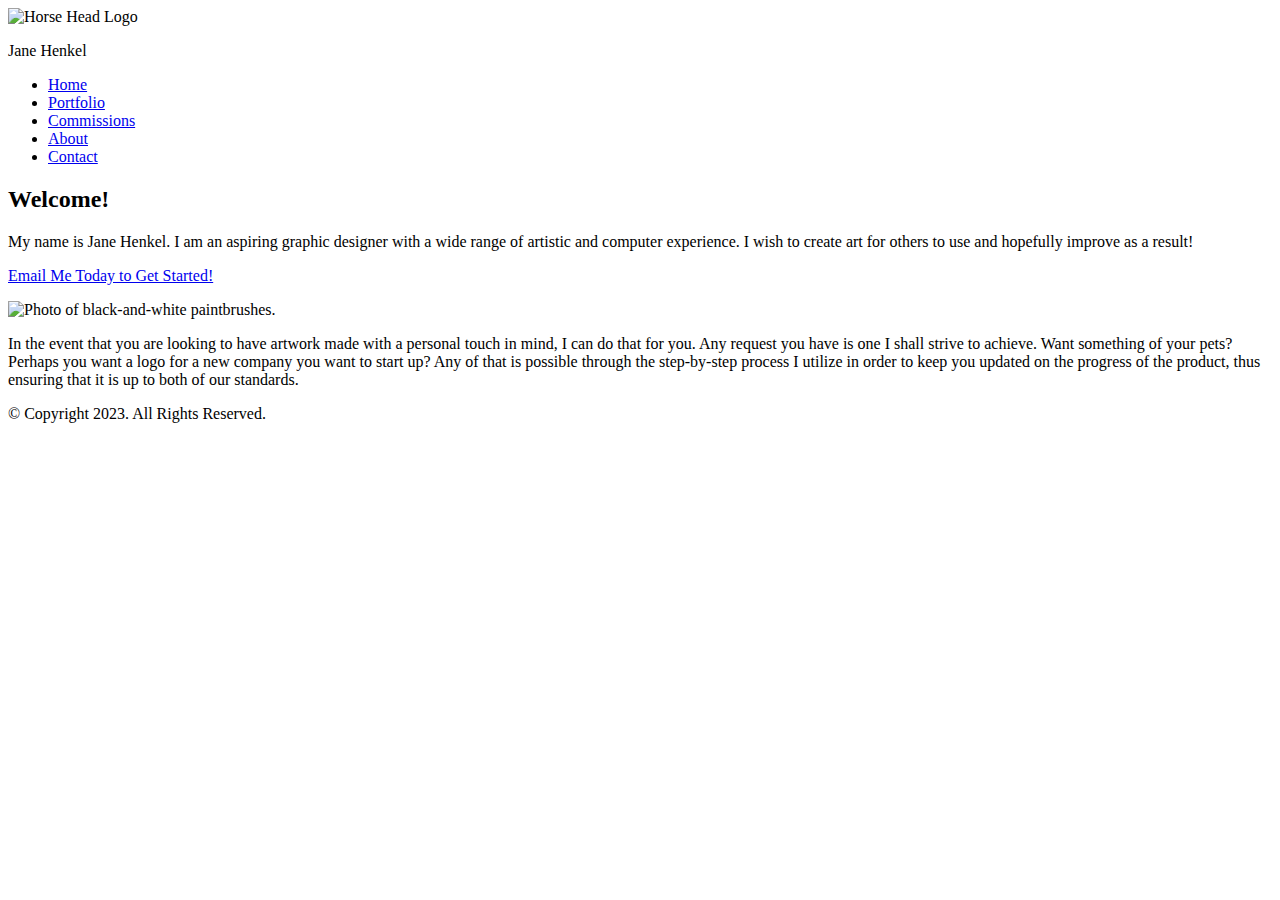
==== index.html @ db4649a8 "Add files via upload" ====
<!DOCTYPE html>
<html lang="en">
<head>
	<link rel="stylesheet" href="css/finalstylesheet.css">
	<title>Jane Henkel</title>
	<meta charset="utf-8">
	<meta name="viewport" content="width=device-width, initial-scale=1">
</head>
<body>

	<div id="container">

	<header>
		<img src="images/logo.png" alt="Horse Head Logo">
		<p>Jane Henkel</p>
	</header>

	<nav>
		<ul>
			<li><a href="index.html">Home</a></li>
			<li><a href="portfolio.html">Portfolio</a></li>
			<li><a href="commissions.html">Commissions</a></li>
			<li><a href="about.html">About</a></li>
			<li><a href="contact.html">Contact</a></li>
		</ul>
	</nav>

	<main>
	
		<h2>Welcome!</h2>
		<p>My name is Jane Henkel. I am an aspiring graphic designer with a wide range of artistic and computer experience. I wish to create art for others to use and hopefully improve as a result!</p>
		
		<div id="mobile">
			<p><a href="mailto:callowaywash@gmail.com">Email Me Today to Get Started!</a></p>
		</div> <!-- Closes mobile -->
		
		<div id="desktop">
			<img class="home" src="images/design2.jpg" alt="Photo of black-and-white paintbrushes.">
			<p>In the event that you are looking to have artwork made with a personal touch in mind, I can do that for you. Any request you have is one I shall strive to achieve. Want something of your pets? Perhaps you want a logo for a new company you want to start up? Any of that is possible through the step-by-step process I utilize in order to keep you updated on the progress of the product, thus ensuring that it is up to both of our standards.</p>
		</div> <!-- Closes desktop --> 
		
	</main>

	<footer> 
		&copy; Copyright 2023. All Rights Reserved.
	</footer> 
	
	</div>

</body>
</html>
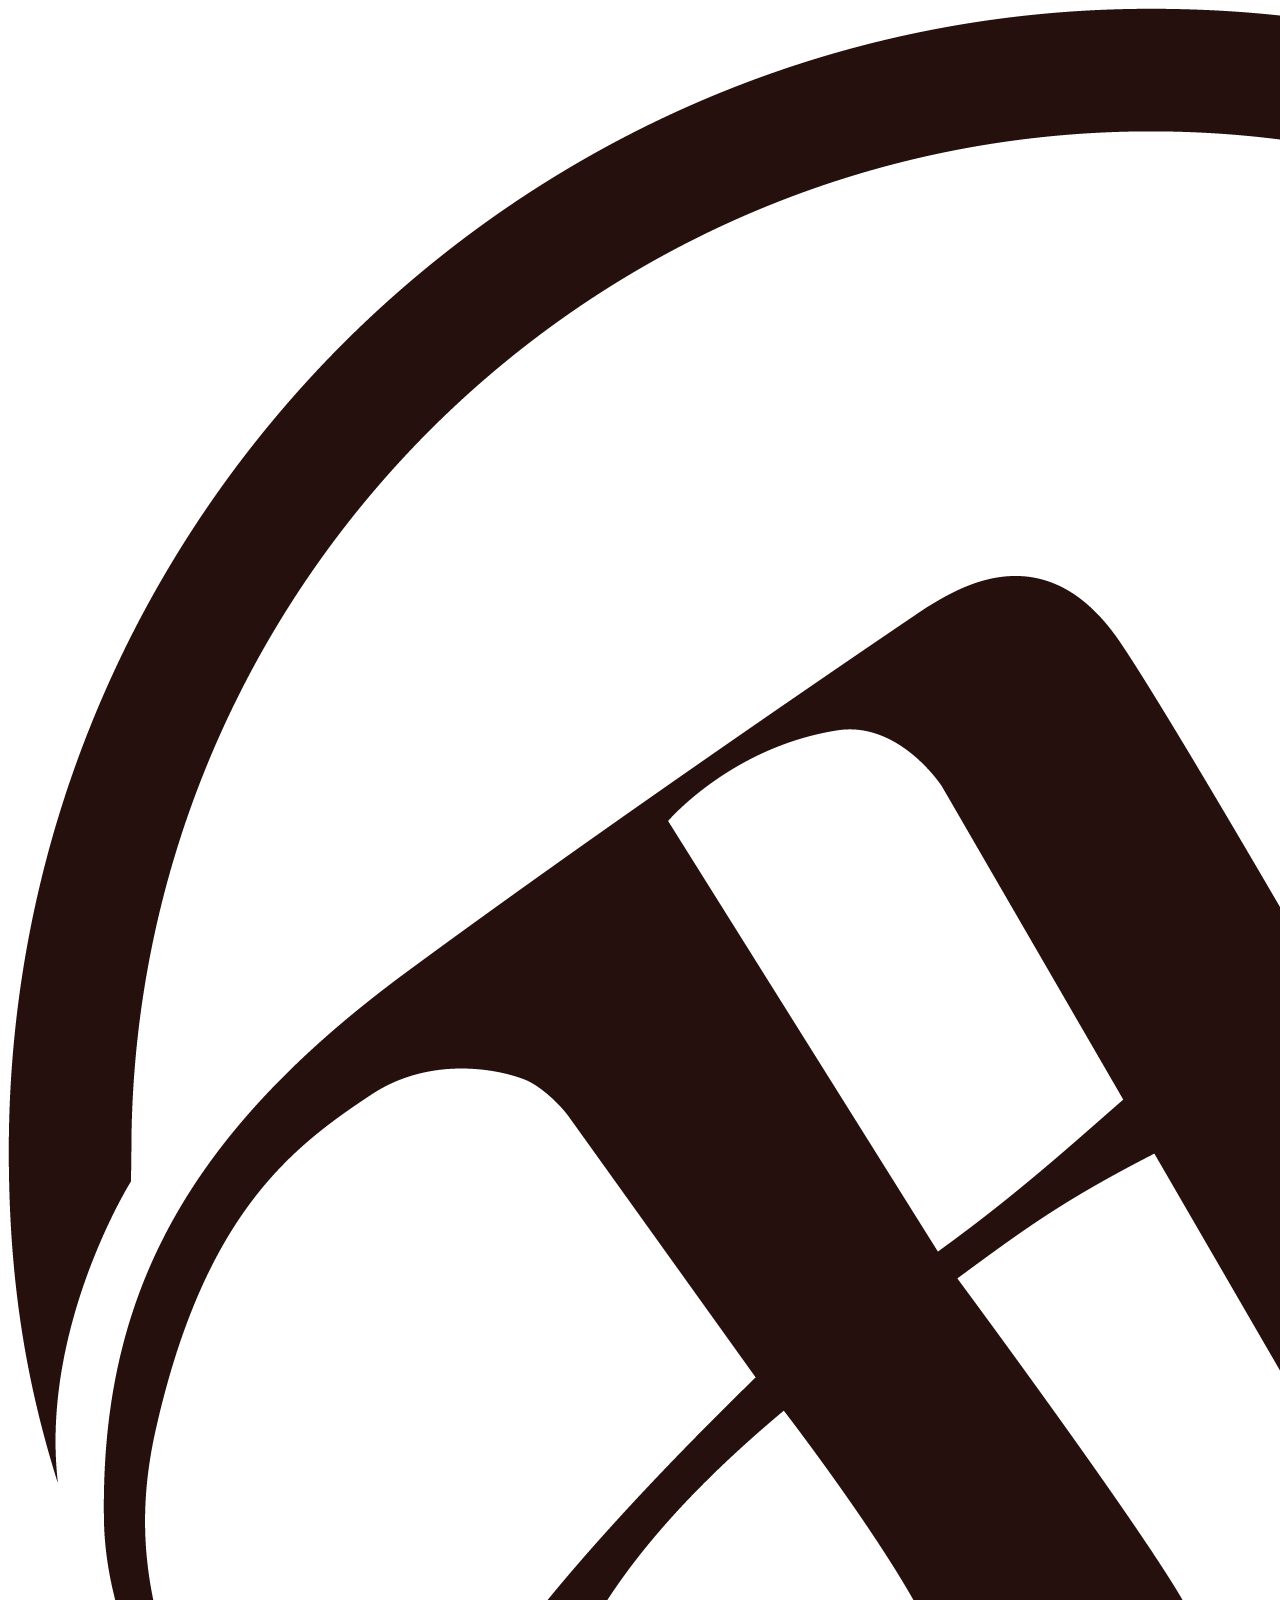
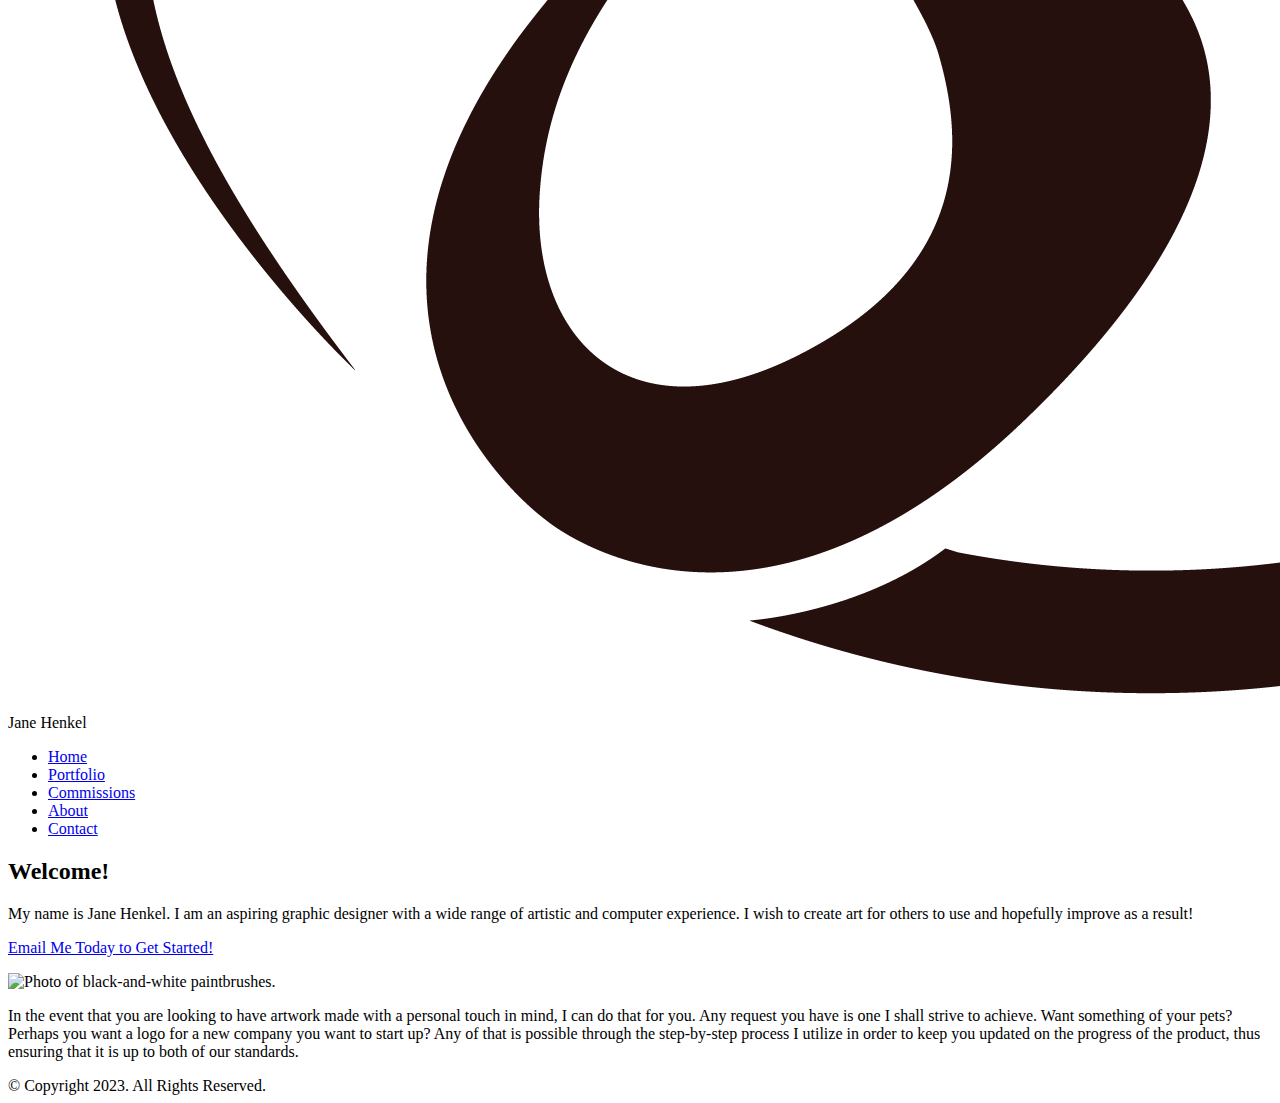
==== commit d1bbed23: "Update index.html" ====
--- a/index.html
+++ b/index.html
@@ -11,7 +11,7 @@
 	<div id="container">
 
 	<header>
-		<img src="images/logo.png" alt="Horse Head Logo">
+		<img src="images/Henkel_LogoDark.png" alt="Logo">
 		<p>Jane Henkel</p>
 	</header>
 
@@ -48,4 +48,4 @@
 	</div>
 
 </body>
-</html>+</html>
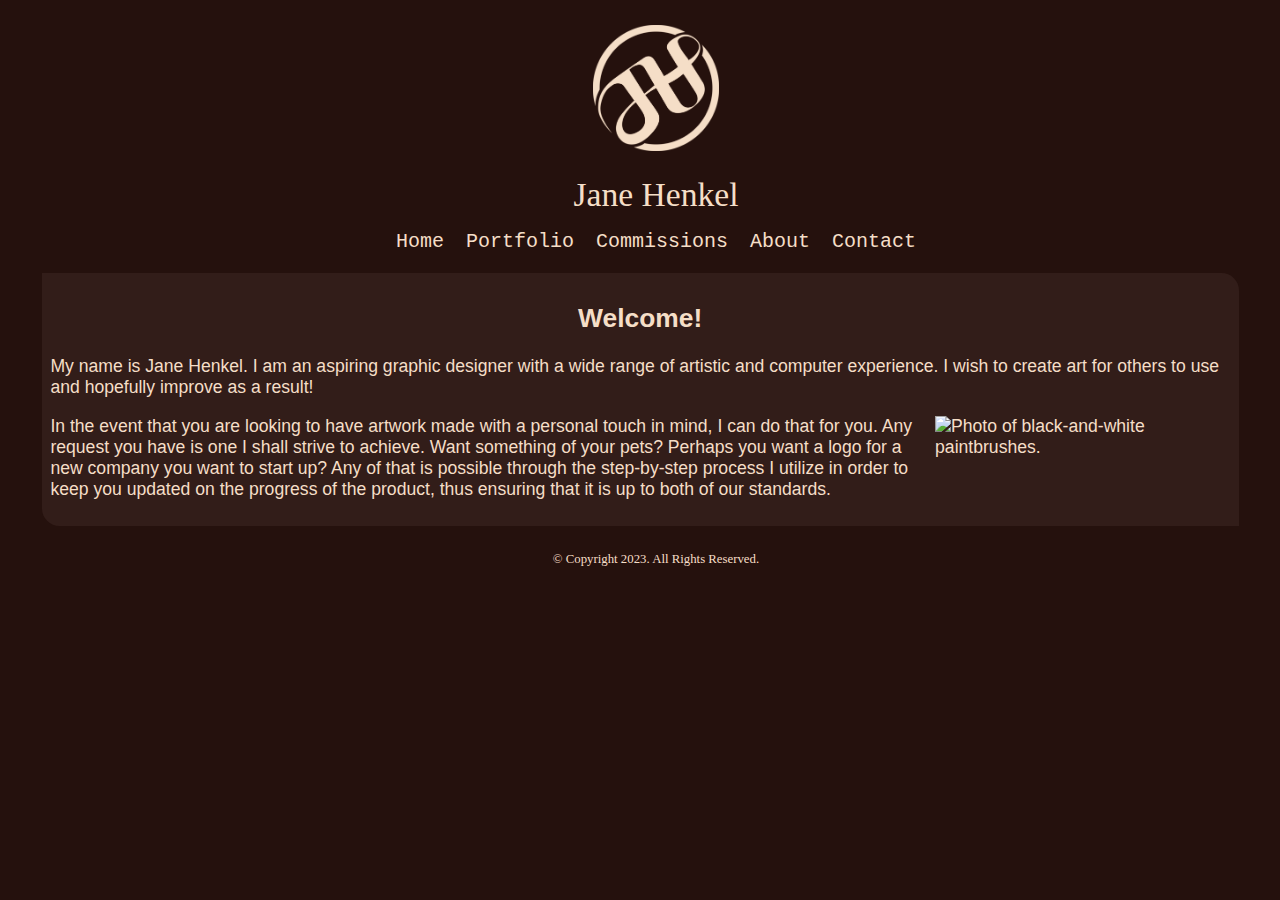
==== commit 6bc74a86: "Update index.html" ====
--- a/index.html
+++ b/index.html
@@ -11,7 +11,7 @@
 	<div id="container">
 
 	<header>
-		<img src="images/Henkel_LogoDark.png" alt="Logo">
+		<img src="images/Henkel_LogoLight.png" alt="Logo">
 		<p>Jane Henkel</p>
 	</header>
 
--- a/css/finalstylesheet.css
+++ b/css/finalstylesheet.css
@@ -0,0 +1,235 @@
+body {
+	background-color: #25110d;
+} 
+
+img { 
+	max-width: 100%;
+} 
+
+/* Styles for Mobile */ 
+
+header {
+	font-family: Garamond, serif;
+	font-size: 2.1em;
+	text-align: center;
+	color: #f5dec7;
+} 
+
+header img {
+	max-width: 50%;
+} 
+
+nav { 
+	font-family: Courier, Monospace, sans-serif;
+	font-size: 1.25em;
+	text-align: center;
+	margin-top: -.9em;
+} 
+
+nav ul {
+	text-align: center;
+	padding: 0; 
+	margin-top: 1em;
+	margin-bottom: 1em;
+} 
+
+nav li {
+	margin: .25em;
+} 
+
+nav li a {
+	color: #f5dec7;
+	text-decoration: none;
+}
+
+h2 {
+	text-align: center;
+} 
+
+main { 
+	font-family: Cambria, Tahoma, sans-serif;
+	font-size: 1.1em;
+	text-align: center;
+	color: #f5dec7;
+	display: block;
+	background-color: #321d19;
+	border-radius: 0 1em 0 1em;
+	padding: .5em;
+	margin-left: 1em;
+	margin-right: 1em;
+	overflow: auto;
+} 
+
+main a { 
+	background-color: #f5dec7;
+	border-radius: .8em;
+	color: #25110d;
+	font-weight: bold; 
+	padding: .3em;
+	text-decoration: none;
+} 
+
+ul { 
+	text-align: left;
+} 
+
+dt { 
+	font-weight: bold;
+	text-align: left;
+	margin-top: 1.3em;
+} 
+
+dd {
+	text-align: left;
+} 
+
+.bold {
+	font-weight: bold;
+} 
+
+#mobile {
+	display: inline;
+} 
+	
+#desktop { 
+	display: none;
+} 
+
+.mobile {
+	display: inline;
+} 
+
+.desktop {
+	display: none;
+} 
+
+footer {
+	font-size: .8em;
+	text-align: center;
+	color: #f5dec7;
+	margin-top: 2em;
+} 
+
+/* Styles for Tablet */
+@media only screen and (min-width: 600px) {
+	
+	#comm img { 
+		display: block;
+		margin-left: auto;
+		margin-right: auto;
+		max-width: 45%;
+	} 
+	
+	#container { 
+		width: 100%;
+		margin-left: 1em;
+		margin-right: 1em;
+	}
+	
+	header img { 
+		max-width: 25%;
+	} 
+	
+	nav li {
+		list-style-type: none;
+		display: inline;
+	} 
+	
+	main { 
+		text-align: left;
+		margin-right: 2.8em;
+	} 
+	
+	dd img {
+		margin-top: 2em;
+	} 
+	
+	figure img {
+		background-color: #321d19;
+		display: inline;
+		height: 8em;
+		width: 27%;
+		margin: 1%;
+		padding: 1%;
+	} 
+	
+	figure a { 
+		background-color: #321d19;
+		padding: 0;
+		text-decoration: none;
+	}
+	
+	#portfolio {
+		margin: auto;
+		padding: 1em;
+	} 
+	
+	#mobile {
+		display: none;
+	} 
+	
+	#desktop { 
+		display: inline;
+	} 
+	
+	.mobile {
+		display: none;
+	}
+	
+	.desktop {
+		display: inline;
+	} 
+
+	.home { 
+		display: block;
+		max-width: 40%;
+		margin-left: auto;
+		margin-right: auto;
+		margin-bottom: 1.5em;
+		float: right;
+	} 
+	
+	.home:hover { 
+		opacity: 65%;
+	}
+
+	.about {
+		display: block;
+		max-width: 40%;
+		margin-left: auto;
+		margin-right: auto;
+		float: right;
+	} 
+
+	.portfolio {
+		margin-bottom: 2em;
+	} 
+
+	nav li a:hover {
+		color: #cba788;
+	} 
+
+} 
+
+/* Styles for Desktop */ 
+@media only screen and (min-width: 1000px) {
+	
+	header img { 
+		max-width: 10%;
+		position: relative;
+		top: .5em;
+	} 
+	
+	.home { 
+		max-width: 25%;
+	} 
+	
+	.about {
+		max-width: 25%;
+	} 
+	
+	#comm img {
+		max-width: 30%;
+	} 
+	
+} 
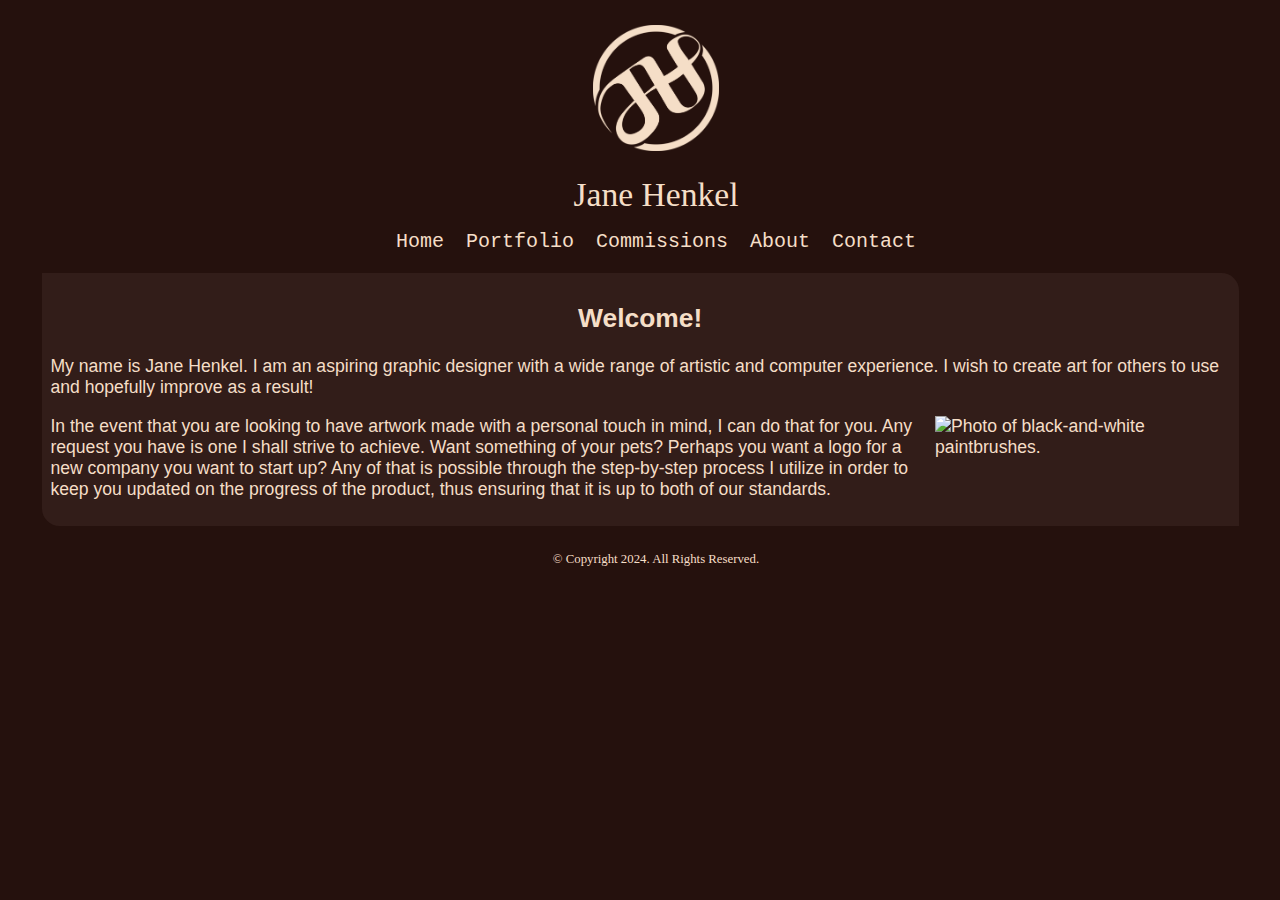
==== commit 1cf69233: "Update index.html" ====
--- a/index.html
+++ b/index.html
@@ -42,7 +42,7 @@
 	</main>
 
 	<footer> 
-		&copy; Copyright 2023. All Rights Reserved.
+		&copy; Copyright 2024. All Rights Reserved.
 	</footer> 
 	
 	</div>
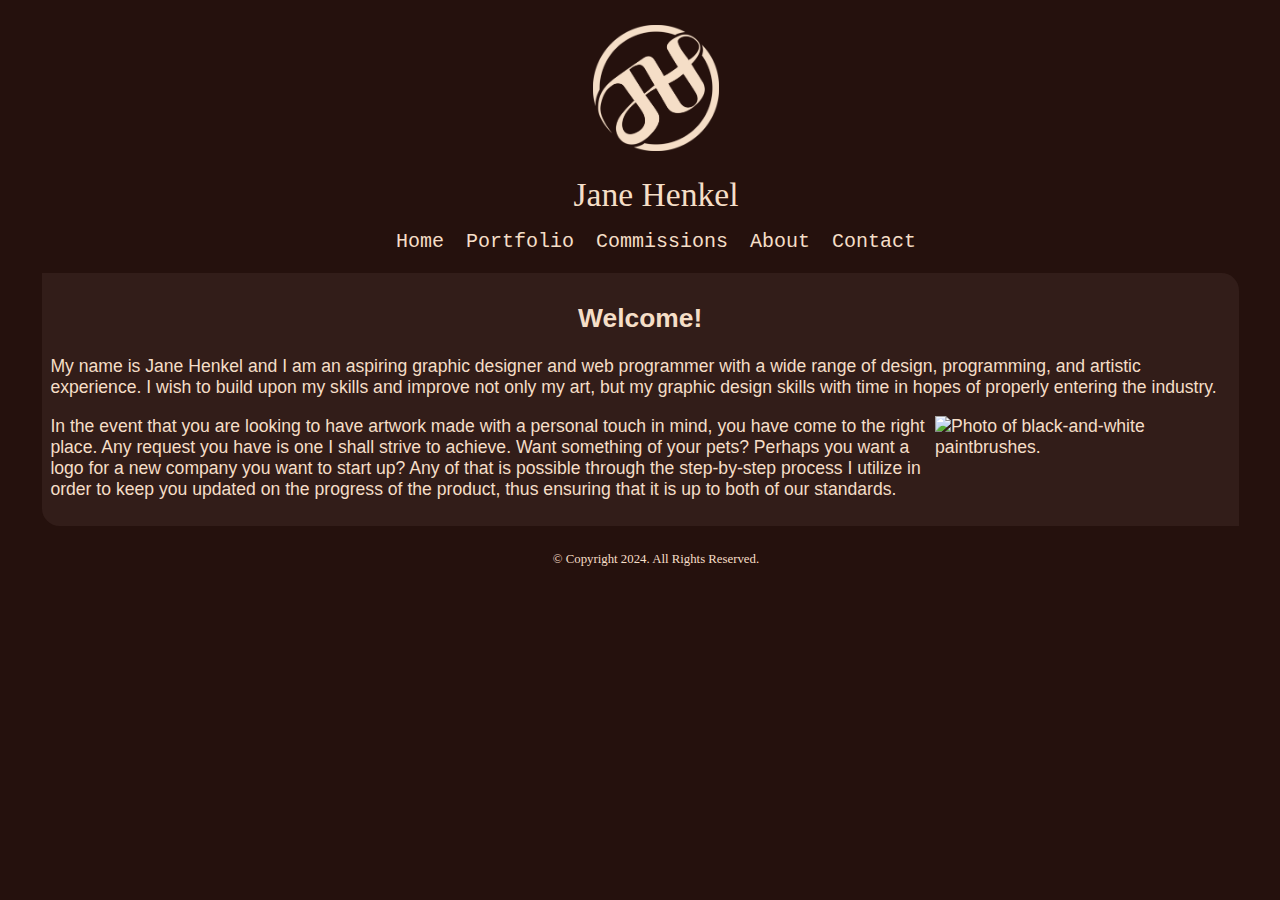
==== commit 1dedf8c0: "Update index.html" ====
--- a/index.html
+++ b/index.html
@@ -28,7 +28,7 @@
 	<main>
 	
 		<h2>Welcome!</h2>
-		<p>My name is Jane Henkel. I am an aspiring graphic designer with a wide range of artistic and computer experience. I wish to create art for others to use and hopefully improve as a result!</p>
+		<p>My name is Jane Henkel and I am an aspiring graphic designer and web programmer with a wide range of design, programming, and artistic experience. I wish to build upon my skills and improve not only my art, but my graphic design skills with time in hopes of properly entering the industry.</p>
 		
 		<div id="mobile">
 			<p><a href="mailto:callowaywash@gmail.com">Email Me Today to Get Started!</a></p>
@@ -36,7 +36,7 @@
 		
 		<div id="desktop">
 			<img class="home" src="images/design2.jpg" alt="Photo of black-and-white paintbrushes.">
-			<p>In the event that you are looking to have artwork made with a personal touch in mind, I can do that for you. Any request you have is one I shall strive to achieve. Want something of your pets? Perhaps you want a logo for a new company you want to start up? Any of that is possible through the step-by-step process I utilize in order to keep you updated on the progress of the product, thus ensuring that it is up to both of our standards.</p>
+			<p>In the event that you are looking to have artwork made with a personal touch in mind, you have come to the right place. Any request you have is one I shall strive to achieve. Want something of your pets? Perhaps you want a logo for a new company you want to start up? Any of that is possible through the step-by-step process I utilize in order to keep you updated on the progress of the product, thus ensuring that it is up to both of our standards.</p>
 		</div> <!-- Closes desktop --> 
 		
 	</main>
